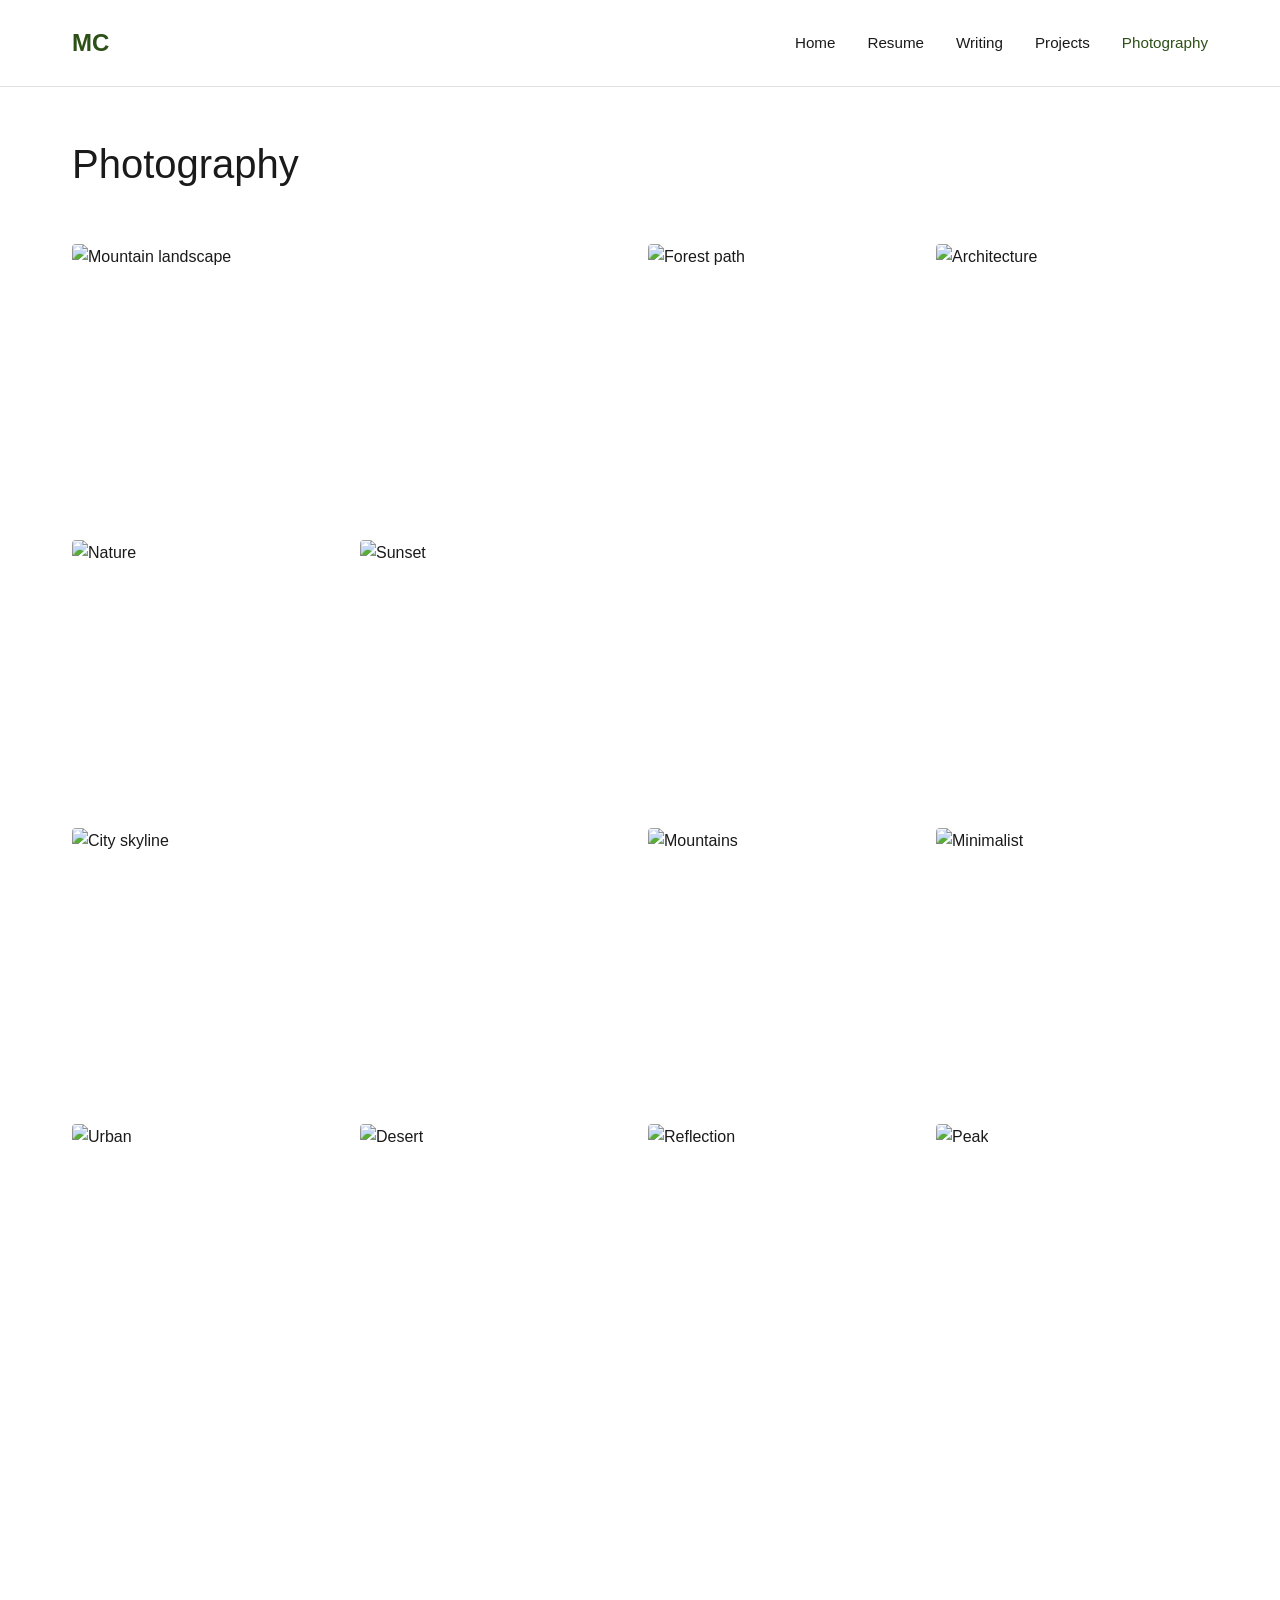
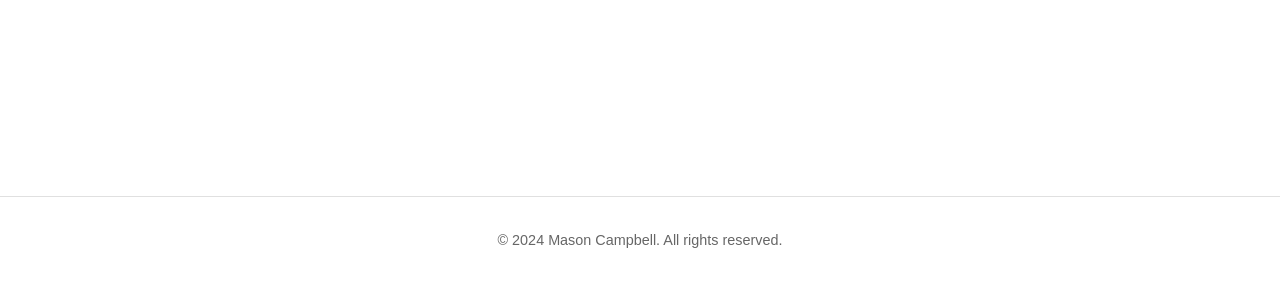
==== photography.html @ a1f70e35 "Create photography.html" ====
<!DOCTYPE html>
<html lang="en">
<head>
    <meta charset="UTF-8">
    <meta name="viewport" content="width=device-width, initial-scale=1.0">
    <title>Mason Campbell - Photography</title>
    <link rel="stylesheet" href="styles.css">
</head>
<body>
    <nav class="navbar">
        <div class="nav-container">
            <a href="index.html" class="nav-logo">MC</a>
            <ul class="nav-menu">
                <li><a href="index.html" class="nav-link">Home</a></li>
                <li><a href="resume.html" class="nav-link">Resume</a></li>
                <li><a href="writing.html" class="nav-link">Writing</a></li>
                <li><a href="projects.html" class="nav-link">Projects</a></li>
                <li><a href="photography.html" class="nav-link active">Photography</a></li>
            </ul>
        </div>
    </nav>

    <main class="main-content">
        <h1 class="page-title">Photography</h1>

        <div class="gallery-grid">
            <div class="gallery-item wide">
                <img src="https://images.unsplash.com/photo-1506905925346-21bda4d32df4?w=800" alt="Mountain landscape">
            </div>
            <div class="gallery-item">
                <img src="https://images.unsplash.com/photo-1441974231531-c6227db76b6e?w=600" alt="Forest path">
            </div>
            <div class="gallery-item tall">
                <img src="https://images.unsplash.com/photo-1511593358241-7eea1f3c84e5?w=600" alt="Architecture">
            </div>
            <div class="gallery-item">
                <img src="https://images.unsplash.com/photo-1470071459604-3b5ec3a7fe05?w=600" alt="Nature">
            </div>
            <div class="gallery-item">
                <img src="https://images.unsplash.com/photo-1469474968028-56623f02e42e?w=600" alt="Sunset">
            </div>
            <div class="gallery-item wide">
                <img src="https://images.unsplash.com/photo-1472214103451-9374bd1c798e?w=800" alt="City skyline">
            </div>
            <div class="gallery-item">
                <img src="https://images.unsplash.com/photo-1426604966848-d7adac402bff?w=600" alt="Mountains">
            </div>
            <div class="gallery-item">
                <img src="https://images.unsplash.com/photo-1501594907352-04cda38ebc29?w=600" alt="Minimalist">
            </div>
            <div class="gallery-item tall">
                <img src="https://images.unsplash.com/photo-1518709268805-4e9042af9f23?w=600" alt="Urban">
            </div>
            <div class="gallery-item">
                <img src="https://images.unsplash.com/photo-1500375592092-40eb2168fd21?w=600" alt="Desert">
            </div>
            <div class="gallery-item">
                <img src="https://images.unsplash.com/photo-1475924156734-496f6cac6ec1?w=600" alt="Reflection">
            </div>
            <div class="gallery-item">
                <img src="https://images.unsplash.com/photo-1464822759023-fed622ff2c3b?w=600" alt="Peak">
            </div>
        </div>
    </main>

    <!-- Lightbox -->
    <div class="lightbox" id="lightbox">
        <button class="lightbox-close" onclick="closeLightbox()">&times;</button>
        <div class="lightbox-content">
            <img id="lightbox-img" src="" alt="">
        </div>
    </div>

    <footer class="footer">
        <p>&copy; 2024 Mason Campbell. All rights reserved.</p>
    </footer>

    <script>
        // Lightbox functionality
        const galleryItems = document.querySelectorAll('.gallery-item img');
        const lightbox = document.getElementById('lightbox');
        const lightboxImg = document.getElementById('lightbox-img');

        galleryItems.forEach(item => {
            item.addEventListener('click', () => {
                lightboxImg.src = item.src;
                lightbox.classList.add('active');
            });
        });

        function closeLightbox() {
            lightbox.classList.remove('active');
        }

        // Close lightbox on background click
        lightbox.addEventListener('click', (e) => {
            if (e.target === lightbox) {
                closeLightbox();
            }
        });

        // Close lightbox with Escape key
        document.addEventListener('keydown', (e) => {
            if (e.key === 'Escape') {
                closeLightbox();
            }
        });
    </script>
</body>
</html>
---- styles.css ----
/* Global Styles */
* {
    margin: 0;
    padding: 0;
    box-sizing: border-box;
}

:root {
    --forest-green: #2d5016;
    --dark-green: #1a3009;
    --light-bg: #ffffff;
    --text-dark: #1a1a1a;
    --text-gray: #666666;
    --border-color: #e0e0e0;
}

body {
    font-family: -apple-system, BlinkMacSystemFont, 'Segoe UI', Roboto, Oxygen, Ubuntu, Cantarell, sans-serif;
    line-height: 1.6;
    color: var(--text-dark);
    background-color: var(--light-bg);
}

/* Navigation */
.navbar {
    position: fixed;
    top: 0;
    width: 100%;
    background-color: var(--light-bg);
    border-bottom: 1px solid var(--border-color);
    z-index: 1000;
}

.nav-container {
    max-width: 1200px;
    margin: 0 auto;
    padding: 1.5rem 2rem;
    display: flex;
    justify-content: space-between;
    align-items: center;
}

.nav-logo {
    font-size: 1.5rem;
    font-weight: 700;
    color: var(--forest-green);
    text-decoration: none;
}

.nav-menu {
    display: flex;
    list-style: none;
    gap: 2rem;
}

.nav-link {
    color: var(--text-dark);
    text-decoration: none;
    font-size: 0.95rem;
    transition: color 0.3s ease;
}

.nav-link:hover,
.nav-link.active {
    color: var(--forest-green);
}

/* Hero Section */
.hero-section {
    min-height: 100vh;
    display: flex;
    align-items: center;
    justify-content: center;
    padding: 2rem;
    margin-top: 80px;
}

.hero-content {
    text-align: center;
    max-width: 800px;
}

.hero-title {
    font-size: 4rem;
    font-weight: 300;
    margin-bottom: 1rem;
    color: var(--text-dark);
}

.hero-subtitle {
    font-size: 1.5rem;
    color: var(--text-gray);
    margin-bottom: 3rem;
    font-weight: 300;
}

.hero-links {
    display: flex;
    gap: 1.5rem;
    justify-content: center;
}

.hero-link {
    padding: 0.75rem 2rem;
    border: 2px solid var(--forest-green);
    color: var(--forest-green);
    text-decoration: none;
    border-radius: 4px;
    transition: all 0.3s ease;
    font-size: 0.95rem;
}

.hero-link:hover {
    background-color: var(--forest-green);
    color: white;
}

/* Main Content Container */
.main-content {
    max-width: 1200px;
    margin: 100px auto 4rem;
    padding: 2rem;
    min-height: calc(100vh - 200px);
}

.page-title {
    font-size: 2.5rem;
    font-weight: 300;
    margin-bottom: 3rem;
    color: var(--text-dark);
}

/* Resume Styles */
.resume-section {
    margin-bottom: 3rem;
}

.resume-section h2 {
    font-size: 1.5rem;
    color: var(--forest-green);
    margin-bottom: 1.5rem;
    font-weight: 500;
}

.resume-item {
    margin-bottom: 2rem;
    padding-bottom: 2rem;
    border-bottom: 1px solid var(--border-color);
}

.resume-item:last-child {
    border-bottom: none;
}

.resume-item h3 {
    font-size: 1.2rem;
    margin-bottom: 0.5rem;
    color: var(--text-dark);
}

.resume-item .meta {
    color: var(--text-gray);
    font-size: 0.9rem;
    margin-bottom: 0.75rem;
}

.resume-item p {
    color: var(--text-dark);
    line-height: 1.7;
}

.skills-grid {
    display: grid;
    grid-template-columns: repeat(auto-fit, minmax(200px, 1fr));
    gap: 1.5rem;
}

.skill-category h3 {
    font-size: 1rem;
    color: var(--forest-green);
    margin-bottom: 0.75rem;
}

.skill-category ul {
    list-style: none;
}

.skill-category li {
    padding: 0.25rem 0;
    color: var(--text-dark);
}

/* Writing (Blog) Styles */
.blog-posts {
    display: flex;
    flex-direction: column;
    gap: 3rem;
}

.blog-post {
    padding-bottom: 3rem;
    border-bottom: 1px solid var(--border-color);
}

.blog-post:last-child {
    border-bottom: none;
}

.blog-post h2 {
    font-size: 1.8rem;
    margin-bottom: 0.5rem;
    color: var(--text-dark);
}

.blog-post h2 a {
    color: var(--text-dark);
    text-decoration: none;
    transition: color 0.3s ease;
}

.blog-post h2 a:hover {
    color: var(--forest-green);
}

.blog-meta {
    color: var(--text-gray);
    font-size: 0.9rem;
    margin-bottom: 1rem;
}

.blog-excerpt {
    color: var(--text-dark);
    line-height: 1.7;
    margin-bottom: 1rem;
}

.read-more {
    color: var(--forest-green);
    text-decoration: none;
    font-weight: 500;
    transition: opacity 0.3s ease;
}

.read-more:hover {
    opacity: 0.7;
}

/* Projects Grid */
.projects-grid {
    display: grid;
    grid-template-columns: repeat(auto-fit, minmax(350px, 1fr));
    gap: 2rem;
}

.project-card {
    border: 1px solid var(--border-color);
    border-radius: 8px;
    overflow: hidden;
    transition: transform 0.3s ease, box-shadow 0.3s ease;
}

.project-card:hover {
    transform: translateY(-5px);
    box-shadow: 0 10px 30px rgba(0,0,0,0.1);
}

.project-image {
    width: 100%;
    height: 250px;
    background-color: #f5f5f5;
    display: flex;
    align-items: center;
    justify-content: center;
    color: var(--text-gray);
    font-size: 0.9rem;
}

.project-content {
    padding: 1.5rem;
}

.project-card h3 {
    font-size: 1.3rem;
    margin-bottom: 0.75rem;
    color: var(--text-dark);
}

.project-description {
    color: var(--text-dark);
    line-height: 1.6;
    margin-bottom: 1rem;
}

.project-tech {
    display: flex;
    flex-wrap: wrap;
    gap: 0.5rem;
    margin-bottom: 1rem;
}

.tech-tag {
    padding: 0.25rem 0.75rem;
    background-color: #f5f5f5;
    border-radius: 4px;
    font-size: 0.85rem;
    color: var(--text-gray);
}

.project-links {
    display: flex;
    gap: 1rem;
}

.project-link {
    color: var(--forest-green);
    text-decoration: none;
    font-weight: 500;
    transition: opacity 0.3s ease;
}

.project-link:hover {
    opacity: 0.7;
}

/* Photography Gallery */
.gallery-grid {
    display: grid;
    grid-template-columns: repeat(auto-fill, minmax(250px, 1fr));
    gap: 1rem;
    margin-bottom: 2rem;
}

.gallery-item {
    position: relative;
    overflow: hidden;
    cursor: pointer;
    border-radius: 4px;
    aspect-ratio: 1;
}

.gallery-item.wide {
    grid-column: span 2;
    aspect-ratio: 2/1;
}

.gallery-item.tall {
    grid-row: span 2;
    aspect-ratio: 1/2;
}

.gallery-item img {
    width: 100%;
    height: 100%;
    object-fit: cover;
    transition: transform 0.3s ease;
}

.gallery-item:hover img {
    transform: scale(1.05);
}

/* Lightbox */
.lightbox {
    display: none;
    position: fixed;
    top: 0;
    left: 0;
    width: 100%;
    height: 100%;
    background-color: rgba(0, 0, 0, 0.95);
    z-index: 2000;
    align-items: center;
    justify-content: center;
}

.lightbox.active {
    display: flex;
}

.lightbox-content {
    position: relative;
    max-width: 90%;
    max-height: 90%;
}

.lightbox-content img {
    max-width: 100%;
    max-height: 90vh;
    object-fit: contain;
}

.lightbox-close {
    position: absolute;
    top: 20px;
    right: 20px;
    font-size: 2rem;
    color: white;
    cursor: pointer;
    background: none;
    border: none;
    padding: 0.5rem;
}

.lightbox-close:hover {
    opacity: 0.7;
}

/* Footer */
.footer {
    text-align: center;
    padding: 2rem;
    border-top: 1px solid var(--border-color);
    color: var(--text-gray);
    font-size: 0.9rem;
}

/* Responsive Design */
@media (max-width: 768px) {
    .nav-menu {
        gap: 1rem;
        flex-wrap: wrap;
    }
    
    .hero-title {
        font-size: 2.5rem;
    }
    
    .hero-subtitle {
        font-size: 1.2rem;
    }
    
    .hero-links {
        flex-direction: column;
        align-items: center;
    }
    
    .projects-grid {
        grid-template-columns: 1fr;
    }
    
    .gallery-grid {
        grid-template-columns: repeat(auto-fill, minmax(150px, 1fr));
    }
    
    .gallery-item.wide,
    .gallery-item.tall {
        grid-column: span 1;
        grid-row: span 1;
        aspect-ratio: 1;
    }
}
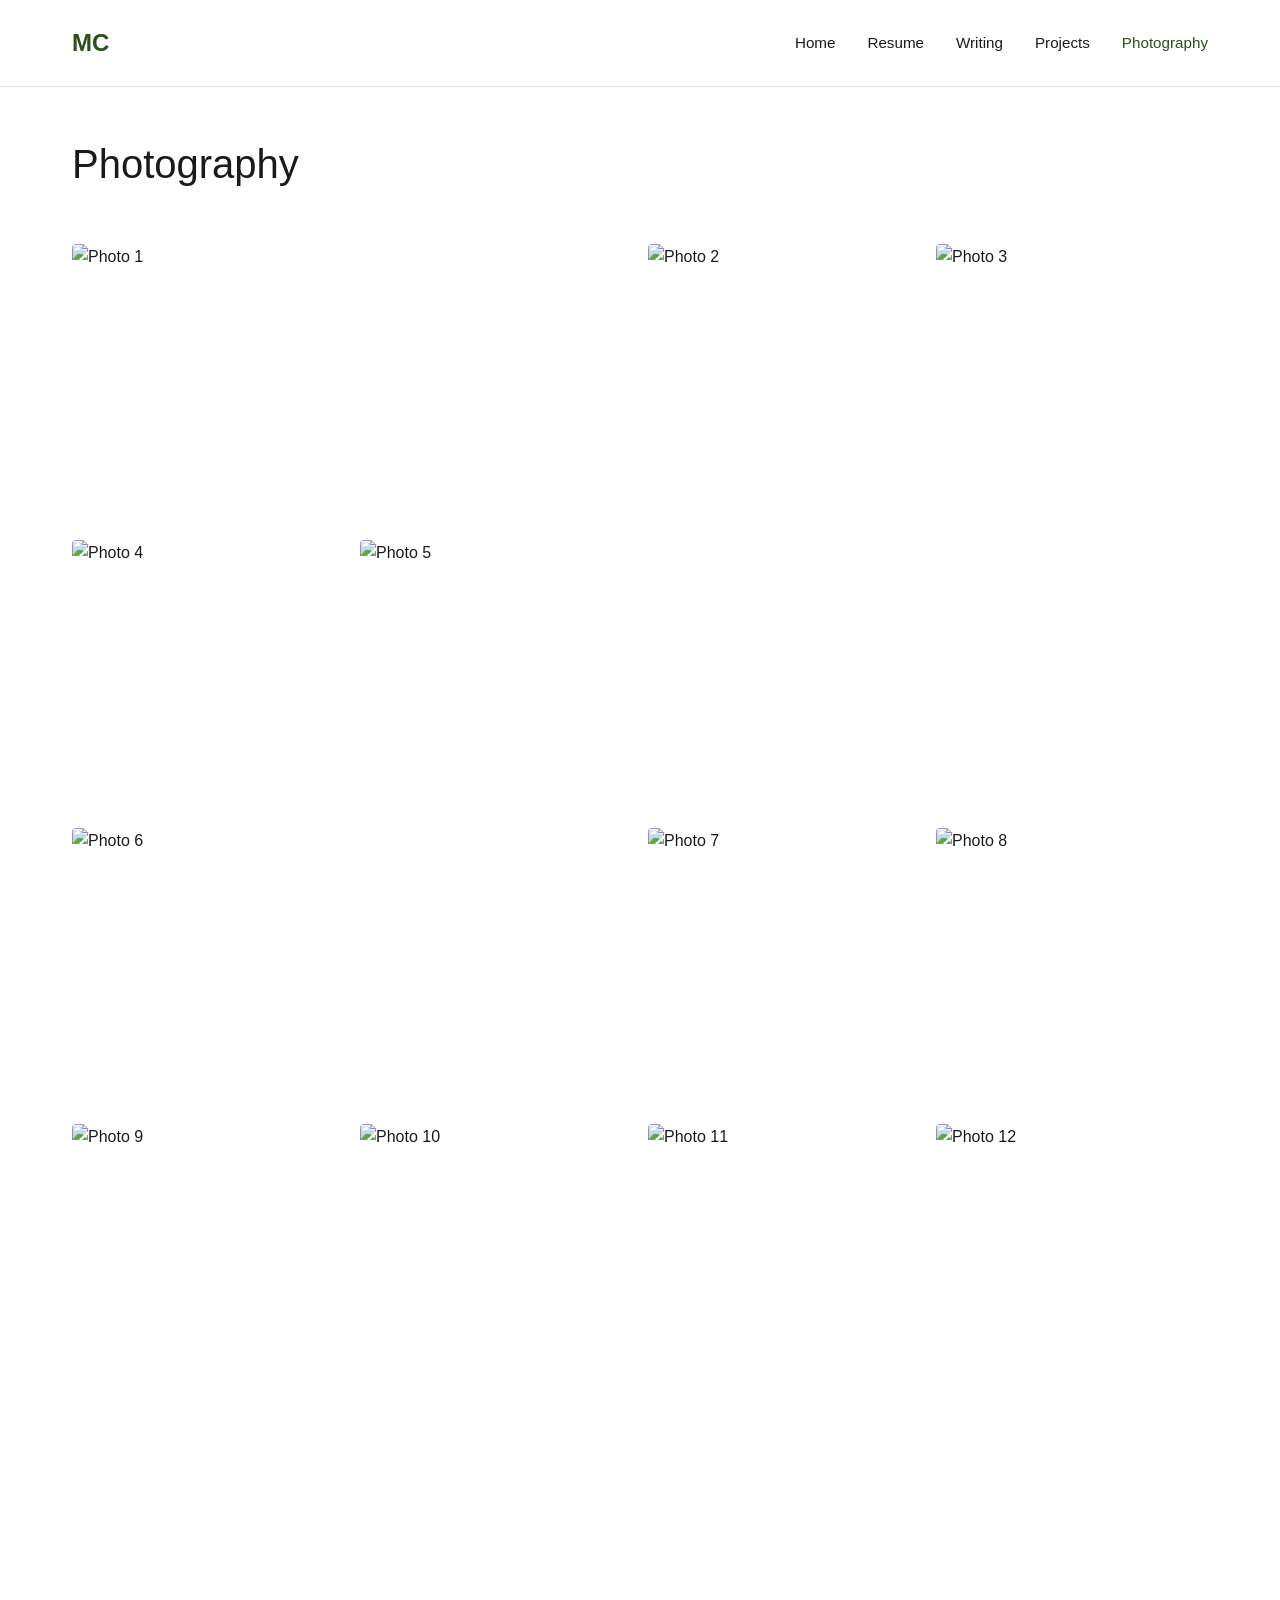
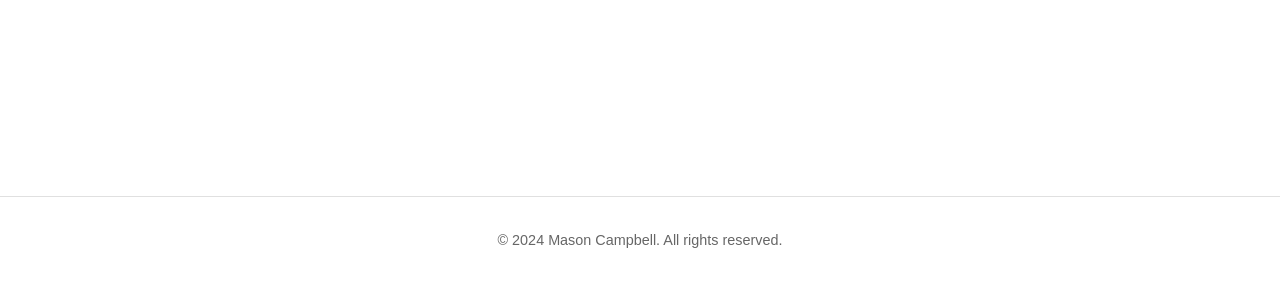
==== commit 41b2436f: "Replace external image links with local images" ====
--- a/photography.html
+++ b/photography.html
@@ -25,40 +25,40 @@
 
         <div class="gallery-grid">
             <div class="gallery-item wide">
-                <img src="https://images.unsplash.com/photo-1506905925346-21bda4d32df4?w=800" alt="Mountain landscape">
+                <img src="Images/Jpg.1" alt="Photo 1">
             </div>
             <div class="gallery-item">
-                <img src="https://images.unsplash.com/photo-1441974231531-c6227db76b6e?w=600" alt="Forest path">
+                <img src="Images/Jpg.2" alt="Photo 2">
             </div>
             <div class="gallery-item tall">
-                <img src="https://images.unsplash.com/photo-1511593358241-7eea1f3c84e5?w=600" alt="Architecture">
+                <img src="Images/Jpg.3" alt="Photo 3">
             </div>
             <div class="gallery-item">
-                <img src="https://images.unsplash.com/photo-1470071459604-3b5ec3a7fe05?w=600" alt="Nature">
+                <img src="Images/Jpg.4" alt="Photo 4">
             </div>
             <div class="gallery-item">
-                <img src="https://images.unsplash.com/photo-1469474968028-56623f02e42e?w=600" alt="Sunset">
+                <img src="Images/Jpg.5" alt="Photo 5">
             </div>
             <div class="gallery-item wide">
-                <img src="https://images.unsplash.com/photo-1472214103451-9374bd1c798e?w=800" alt="City skyline">
+                <img src="Images/Jpg.6" alt="Photo 6">
             </div>
             <div class="gallery-item">
-                <img src="https://images.unsplash.com/photo-1426604966848-d7adac402bff?w=600" alt="Mountains">
+                <img src="Images/Jpg.7" alt="Photo 7">
             </div>
             <div class="gallery-item">
-                <img src="https://images.unsplash.com/photo-1501594907352-04cda38ebc29?w=600" alt="Minimalist">
+                <img src="Images/Jpg.8" alt="Photo 8">
             </div>
             <div class="gallery-item tall">
-                <img src="https://images.unsplash.com/photo-1518709268805-4e9042af9f23?w=600" alt="Urban">
+                <img src="Images/Jpg.9" alt="Photo 9">
             </div>
             <div class="gallery-item">
-                <img src="https://images.unsplash.com/photo-1500375592092-40eb2168fd21?w=600" alt="Desert">
+                <img src="Images/Jpg.10" alt="Photo 10">
             </div>
             <div class="gallery-item">
-                <img src="https://images.unsplash.com/photo-1475924156734-496f6cac6ec1?w=600" alt="Reflection">
+                <img src="Images/Jpg.11" alt="Photo 11">
             </div>
             <div class="gallery-item">
-                <img src="https://images.unsplash.com/photo-1464822759023-fed622ff2c3b?w=600" alt="Peak">
+                <img src="Images/Jpg.12" alt="Photo 12">
             </div>
         </div>
     </main>
--- a/styles.css
+++ b/styles.css
@@ -65,54 +65,97 @@
     color: var(--forest-green);
 }
 
-/* Hero Section */
-.hero-section {
-    min-height: 100vh;
+/* Hero Section with Background Image */
+.hero-image-section {
+    height: 100vh;
+    background-image: url('images/hero-image.jpg');
+    background-size: cover;
+    background-position: center;
+    background-attachment: fixed;
+    position: relative;
+    margin-top: 80px;
+}
+
+.hero-overlay {
+    height: 100%;
+    background-color: rgba(0, 0, 0, 0.4);
     display: flex;
     align-items: center;
     justify-content: center;
-    padding: 2rem;
-    margin-top: 80px;
 }
 
 .hero-content {
     text-align: center;
     max-width: 800px;
+    padding: 2rem;
 }
 
 .hero-title {
     font-size: 4rem;
     font-weight: 300;
     margin-bottom: 1rem;
-    color: var(--text-dark);
+    color: white;
+    text-shadow: 2px 2px 4px rgba(0,0,0,0.5);
 }
 
 .hero-subtitle {
     font-size: 1.5rem;
+    color: white;
+    font-weight: 300;
+    text-shadow: 1px 1px 3px rgba(0,0,0,0.5);
+}
+
+/* Preview Sections */
+.preview-sections {
+    width: 100%;
+}
+
+.preview-section {
+    padding: 5rem 2rem;
+    display: flex;
+    justify-content: center;
+    align-items: center;
+    min-height: 60vh;
+}
+
+.preview-section.alt-bg {
+    background-color: #f9f9f9;
+}
+
+.preview-content {
+    max-width: 800px;
+    text-align: center;
+}
+
+.preview-content h2 {
+    font-size: 2.5rem;
+    font-weight: 300;
+    margin-bottom: 1.5rem;
+    color: var(--text-dark);
+}
+
+.preview-content p {
+    font-size: 1.1rem;
+    line-height: 1.8;
     color: var(--text-gray);
-    margin-bottom: 3rem;
-    font-weight: 300;
-}
-
-.hero-links {
-    display: flex;
-    gap: 1.5rem;
-    justify-content: center;
-}
-
-.hero-link {
-    padding: 0.75rem 2rem;
-    border: 2px solid var(--forest-green);
-    color: var(--forest-green);
+    margin-bottom: 2rem;
+}
+
+.preview-button {
+    display: inline-block;
+    padding: 1rem 2.5rem;
+    background-color: var(--forest-green);
+    color: white;
     text-decoration: none;
     border-radius: 4px;
+    font-size: 1rem;
     transition: all 0.3s ease;
-    font-size: 0.95rem;
-}
-
-.hero-link:hover {
-    background-color: var(--forest-green);
-    color: white;
+}
+
+.preview-button:hover {
+    background-color: var(--dark-green);
+    transform: translateY(-2px);
+    box-shadow: 0 4px 12px rgba(45, 80, 22, 0.3);
 }
 
 /* Main Content Container */
@@ -429,9 +472,21 @@
         font-size: 1.2rem;
     }
     
-    .hero-links {
-        flex-direction: column;
-        align-items: center;
+    .hero-image-section {
+        background-attachment: scroll;
+    }
+    
+    .preview-section {
+        padding: 3rem 1.5rem;
+        min-height: auto;
+    }
+    
+    .preview-content h2 {
+        font-size: 2rem;
+    }
+    
+    .preview-content p {
+        font-size: 1rem;
     }
     
     .projects-grid {
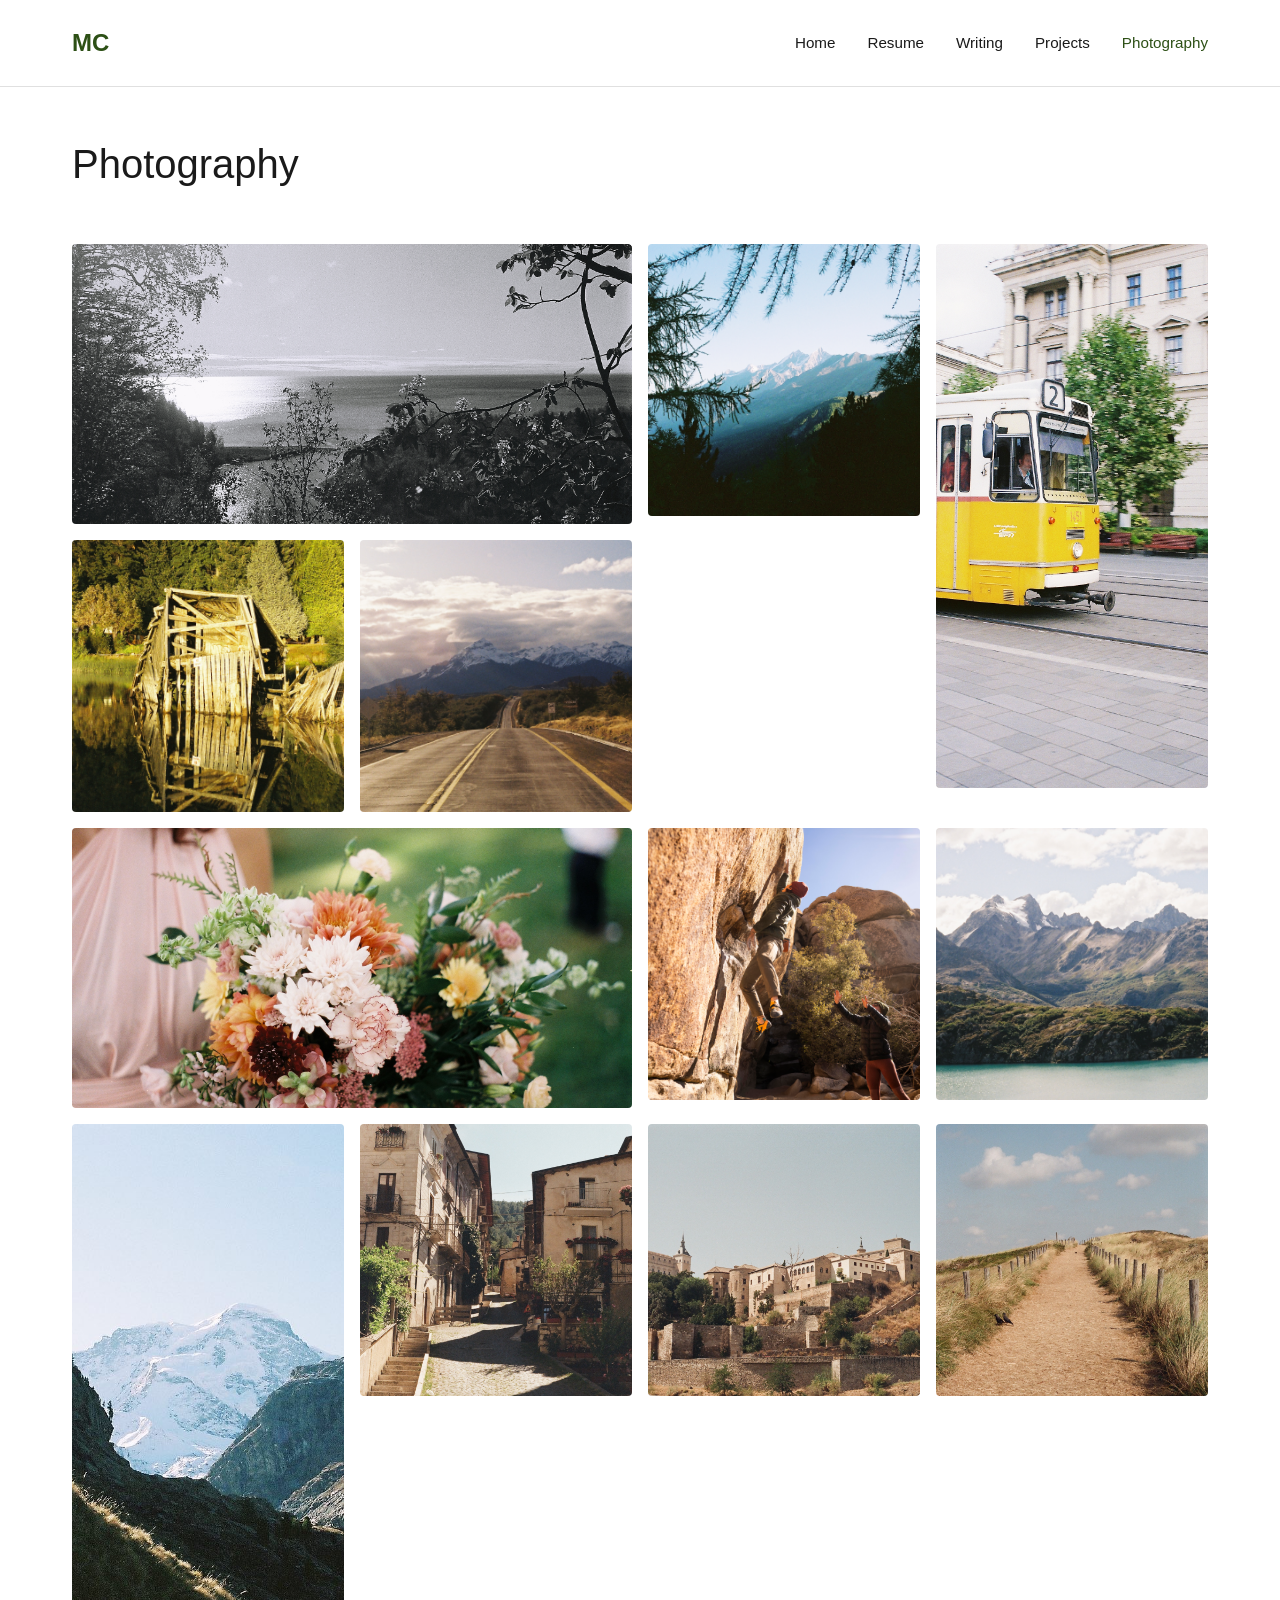
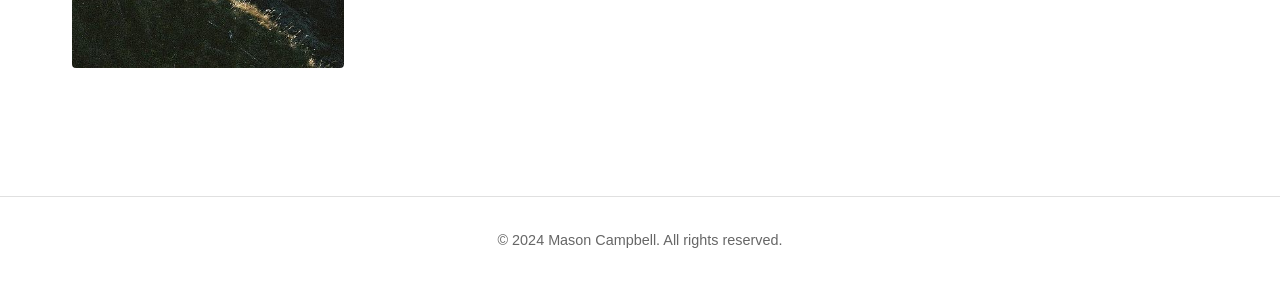
==== commit 777b1b37: "Fix image paths in photography.html" ====
--- a/photography.html
+++ b/photography.html
@@ -25,40 +25,40 @@
 
         <div class="gallery-grid">
             <div class="gallery-item wide">
-                <img src="Images/Jpg.1" alt="Photo 1">
+                <img src="images/1.JPG" alt="Photo 1">
             </div>
             <div class="gallery-item">
-                <img src="Images/Jpg.2" alt="Photo 2">
+                <img src="images/3.JPG" alt="Photo 3">
             </div>
             <div class="gallery-item tall">
-                <img src="Images/Jpg.3" alt="Photo 3">
+                <img src="images/4.JPG" alt="Photo 4">
             </div>
             <div class="gallery-item">
-                <img src="Images/Jpg.4" alt="Photo 4">
+                <img src="images/5.JPG" alt="Photo 5">
             </div>
             <div class="gallery-item">
-                <img src="Images/Jpg.5" alt="Photo 5">
+                <img src="images/6.JPG" alt="Photo 6">
             </div>
             <div class="gallery-item wide">
-                <img src="Images/Jpg.6" alt="Photo 6">
+                <img src="images/7.JPG" alt="Photo 7">
             </div>
             <div class="gallery-item">
-                <img src="Images/Jpg.7" alt="Photo 7">
+                <img src="images/8.JPG" alt="Photo 8">
             </div>
             <div class="gallery-item">
-                <img src="Images/Jpg.8" alt="Photo 8">
+                <img src="images/9.JPG" alt="Photo 9">
             </div>
             <div class="gallery-item tall">
-                <img src="Images/Jpg.9" alt="Photo 9">
+                <img src="images/10.jpg" alt="Photo 10">
             </div>
             <div class="gallery-item">
-                <img src="Images/Jpg.10" alt="Photo 10">
+                <img src="images/11.jpg" alt="Photo 11">
             </div>
             <div class="gallery-item">
-                <img src="Images/Jpg.11" alt="Photo 11">
+                <img src="images/12.jpg" alt="Photo 12">
             </div>
             <div class="gallery-item">
-                <img src="Images/Jpg.12" alt="Photo 12">
+                <img src="images/13.jpg" alt="Photo 13">
             </div>
         </div>
     </main>
--- a/styles.css
+++ b/styles.css
@@ -68,7 +68,7 @@
 /* Hero Section with Background Image */
 .hero-image-section {
     height: 100vh;
-    background-image: url('images/hero-image.jpg');
+    background-image: url('images/2.jpg');
     background-size: cover;
     background-position: center;
     background-attachment: fixed;
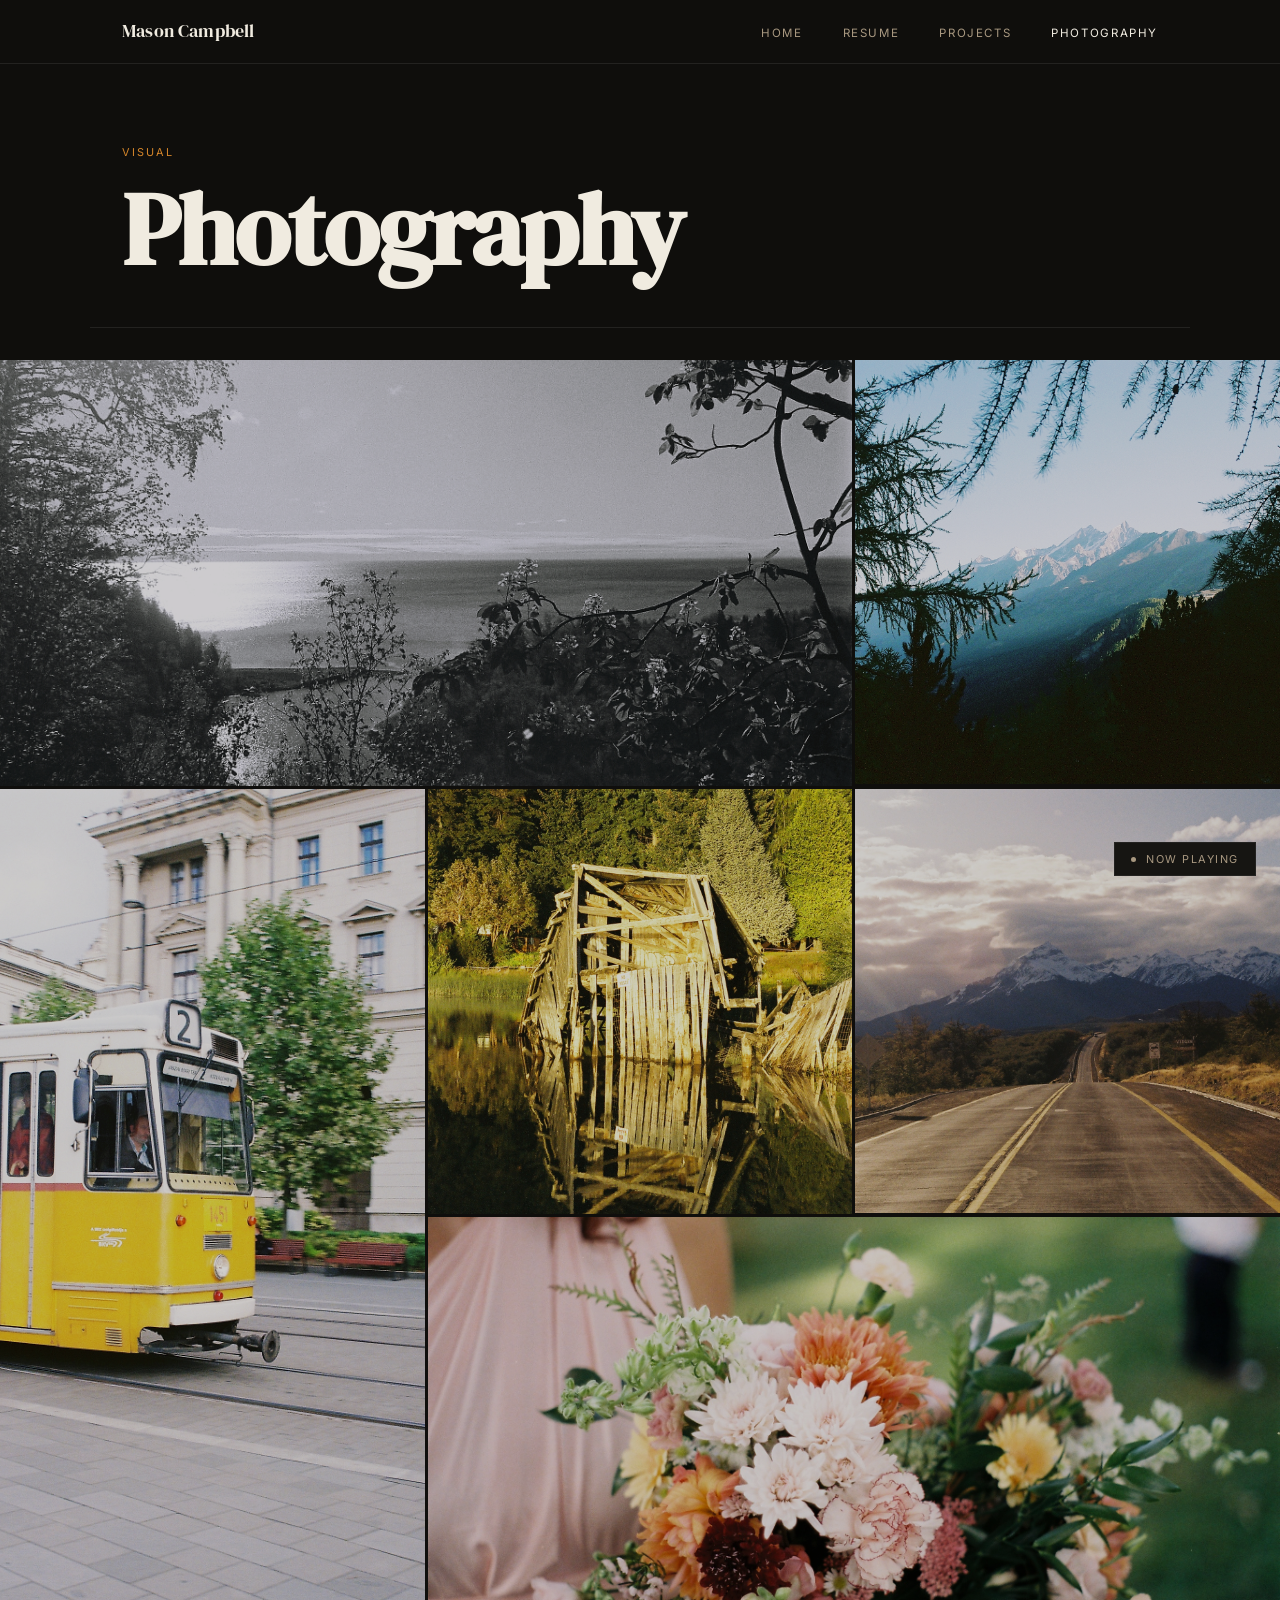
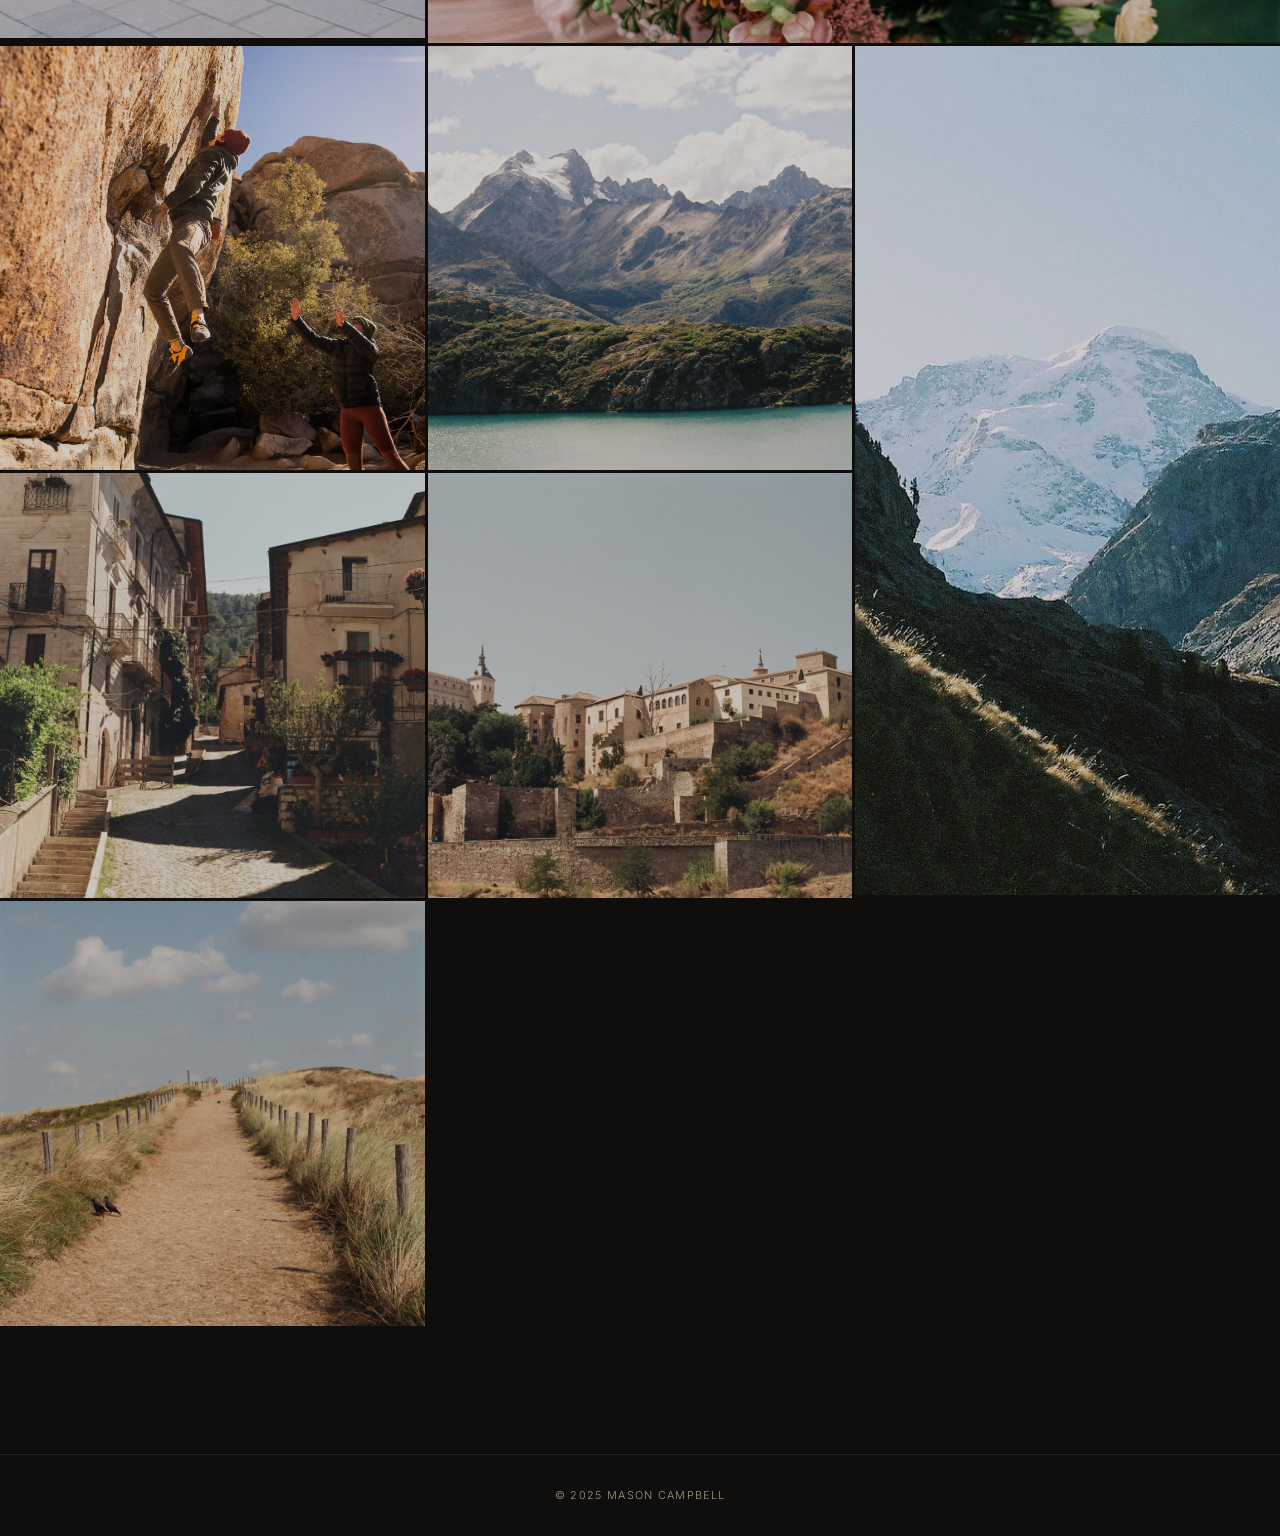
==== commit dfa51e4e: "Revamp site with dark editorial design and add Eventiiv project - Full visual overhaul: dark theme, " ====
--- a/photography.html
+++ b/photography.html
@@ -3,65 +3,68 @@
 <head>
     <meta charset="UTF-8">
     <meta name="viewport" content="width=device-width, initial-scale=1.0">
-    <title>Mason Campbell - Photography</title>
+    <title>Mason Campbell — Photography</title>
     <link rel="stylesheet" href="styles.css">
 </head>
 <body>
+
     <nav class="navbar">
         <div class="nav-container">
-            <a href="index.html" class="nav-logo">MC</a>
+            <a href="index.html" class="nav-logo">Mason Campbell</a>
             <ul class="nav-menu">
                 <li><a href="index.html" class="nav-link">Home</a></li>
                 <li><a href="resume.html" class="nav-link">Resume</a></li>
-                <li><a href="writing.html" class="nav-link">Writing</a></li>
                 <li><a href="projects.html" class="nav-link">Projects</a></li>
                 <li><a href="photography.html" class="nav-link active">Photography</a></li>
             </ul>
         </div>
     </nav>
 
-    <main class="main-content">
+    <div class="page-header">
+        <p class="page-eyebrow">Visual</p>
         <h1 class="page-title">Photography</h1>
+    </div>
 
+    <div class="page-body" style="padding-top: 2rem; padding-left: 0; padding-right: 0; max-width: 100%;">
         <div class="gallery-grid">
             <div class="gallery-item wide">
-                <img src="images/1.JPG" alt="Photo 1">
+                <img src="images/1.JPG" alt="Photo">
             </div>
             <div class="gallery-item">
-                <img src="images/3.JPG" alt="Photo 3">
+                <img src="images/3.JPG" alt="Photo">
             </div>
             <div class="gallery-item tall">
-                <img src="images/4.JPG" alt="Photo 4">
+                <img src="images/4.JPG" alt="Photo">
             </div>
             <div class="gallery-item">
-                <img src="images/5.JPG" alt="Photo 5">
+                <img src="images/5.JPG" alt="Photo">
             </div>
             <div class="gallery-item">
-                <img src="images/6.JPG" alt="Photo 6">
+                <img src="images/6.JPG" alt="Photo">
             </div>
             <div class="gallery-item wide">
-                <img src="images/7.JPG" alt="Photo 7">
+                <img src="images/7.JPG" alt="Photo">
             </div>
             <div class="gallery-item">
-                <img src="images/8.JPG" alt="Photo 8">
+                <img src="images/8.JPG" alt="Photo">
             </div>
             <div class="gallery-item">
-                <img src="images/9.JPG" alt="Photo 9">
+                <img src="images/9.JPG" alt="Photo">
             </div>
             <div class="gallery-item tall">
-                <img src="images/10.jpg" alt="Photo 10">
+                <img src="images/10.jpg" alt="Photo">
             </div>
             <div class="gallery-item">
-                <img src="images/11.jpg" alt="Photo 11">
+                <img src="images/11.jpg" alt="Photo">
             </div>
             <div class="gallery-item">
-                <img src="images/12.jpg" alt="Photo 12">
+                <img src="images/12.jpg" alt="Photo">
             </div>
             <div class="gallery-item">
-                <img src="images/13.jpg" alt="Photo 13">
+                <img src="images/13.jpg" alt="Photo">
             </div>
         </div>
-    </main>
+    </div>
 
     <!-- Lightbox -->
     <div class="lightbox" id="lightbox">
@@ -72,11 +75,30 @@
     </div>
 
     <footer class="footer">
-        <p>&copy; 2024 Mason Campbell. All rights reserved.</p>
+        <p>&copy; 2025 Mason Campbell</p>
     </footer>
 
+    <!-- Spotify Widget -->
+    <div class="spotify-widget">
+        <button class="spotify-toggle" onclick="toggleSpotify()" aria-label="Toggle music player">
+            <span class="spotify-dot"></span>
+            <span>Now Playing</span>
+        </button>
+        <div class="spotify-embed" id="spotifyEmbed">
+            <iframe
+                src="https://open.spotify.com/embed/playlist/1gNgru36DnhHGredw99iIs?utm_source=generator&theme=0"
+                width="300"
+                height="80"
+                frameborder="0"
+                allowfullscreen=""
+                allow="autoplay; clipboard-write; encrypted-media; fullscreen; picture-in-picture"
+                loading="lazy">
+            </iframe>
+        </div>
+    </div>
+
     <script>
-        // Lightbox functionality
+        // Lightbox
         const galleryItems = document.querySelectorAll('.gallery-item img');
         const lightbox = document.getElementById('lightbox');
         const lightboxImg = document.getElementById('lightbox-img');
@@ -92,19 +114,22 @@
             lightbox.classList.remove('active');
         }
 
-        // Close lightbox on background click
         lightbox.addEventListener('click', (e) => {
-            if (e.target === lightbox) {
-                closeLightbox();
-            }
+            if (e.target === lightbox) closeLightbox();
         });
 
-        // Close lightbox with Escape key
         document.addEventListener('keydown', (e) => {
-            if (e.key === 'Escape') {
-                closeLightbox();
-            }
+            if (e.key === 'Escape') closeLightbox();
         });
+
+        // Spotify
+        function toggleSpotify() {
+            const btn = document.querySelector('.spotify-toggle');
+            const embed = document.getElementById('spotifyEmbed');
+            embed.classList.toggle('open');
+            btn.classList.toggle('playing');
+        }
     </script>
+
 </body>
 </html>
--- a/styles.css
+++ b/styles.css
@@ -1,4 +1,5 @@
-/* Global Styles */
+@import url('https://fonts.googleapis.com/css2?family=DM+Serif+Display:ital@0;1&family=Inter:wght@300;400;500&display=swap');
+
 * {
     margin: 0;
     padding: 0;
@@ -6,379 +7,436 @@
 }
 
 :root {
-    --forest-green: #2d5016;
-    --dark-green: #1a3009;
-    --light-bg: #ffffff;
-    --text-dark: #1a1a1a;
-    --text-gray: #666666;
-    --border-color: #e0e0e0;
+    --bg: #0f0e0c;
+    --bg-surface: #161512;
+    --text: #f0ebe0;
+    --text-muted: #a89880;
+    --accent: #d4852a;
+    --border: #232220;
+    --nav-height: 64px;
 }
 
 body {
-    font-family: -apple-system, BlinkMacSystemFont, 'Segoe UI', Roboto, Oxygen, Ubuntu, Cantarell, sans-serif;
+    font-family: 'Inter', -apple-system, BlinkMacSystemFont, sans-serif;
+    background-color: var(--bg);
+    color: var(--text);
     line-height: 1.6;
-    color: var(--text-dark);
-    background-color: var(--light-bg);
-}
-
-/* Navigation */
+    font-weight: 300;
+    -webkit-font-smoothing: antialiased;
+}
+
+/* ===== NAVIGATION ===== */
 .navbar {
     position: fixed;
     top: 0;
     width: 100%;
-    background-color: var(--light-bg);
-    border-bottom: 1px solid var(--border-color);
-    z-index: 1000;
+    background-color: var(--bg);
+    border-bottom: 1px solid var(--border);
+    z-index: 100;
+    height: var(--nav-height);
 }
 
 .nav-container {
-    max-width: 1200px;
+    max-width: 1100px;
     margin: 0 auto;
-    padding: 1.5rem 2rem;
+    padding: 0 2rem;
+    height: 100%;
     display: flex;
     justify-content: space-between;
     align-items: center;
 }
 
 .nav-logo {
-    font-size: 1.5rem;
-    font-weight: 700;
-    color: var(--forest-green);
+    font-family: 'DM Serif Display', serif;
+    font-size: 1.1rem;
+    color: var(--text);
     text-decoration: none;
+    letter-spacing: 0.01em;
 }
 
 .nav-menu {
     display: flex;
     list-style: none;
-    gap: 2rem;
+    gap: 2.5rem;
 }
 
 .nav-link {
-    color: var(--text-dark);
+    font-size: 0.72rem;
+    font-weight: 400;
+    letter-spacing: 0.14em;
+    text-transform: uppercase;
+    color: var(--text-muted);
     text-decoration: none;
-    font-size: 0.95rem;
-    transition: color 0.3s ease;
+    transition: color 0.2s;
 }
 
 .nav-link:hover,
 .nav-link.active {
-    color: var(--forest-green);
-}
-
-/* Hero Section with Background Image */
-.hero-image-section {
-    height: 100vh;
-    background-image: url('images/2.jpg');
-    background-size: cover;
-    background-position: center;
-    background-attachment: fixed;
-    position: relative;
-    margin-top: 80px;
-}
-
-.hero-overlay {
-    height: 100%;
-    background-color: rgba(0, 0, 0, 0.4);
+    color: var(--text);
+}
+
+/* ===== HERO ===== */
+.hero {
+    min-height: 100vh;
+    padding-top: var(--nav-height);
+    display: flex;
+    flex-direction: column;
+    justify-content: center;
+    max-width: 1100px;
+    margin: 0 auto;
+    padding-left: 2rem;
+    padding-right: 2rem;
+}
+
+.hero-eyebrow {
+    font-size: 0.72rem;
+    letter-spacing: 0.18em;
+    text-transform: uppercase;
+    color: var(--accent);
+    margin-bottom: 2rem;
+    font-weight: 400;
+}
+
+.hero-name {
+    font-family: 'DM Serif Display', serif;
+    font-size: clamp(5rem, 12vw, 11rem);
+    line-height: 0.9;
+    color: var(--text);
+    margin-bottom: 2.5rem;
+    letter-spacing: -0.02em;
+}
+
+.hero-rule {
+    width: 48px;
+    height: 2px;
+    background-color: var(--accent);
+    margin-bottom: 2rem;
+    border: none;
+}
+
+.hero-tagline {
+    font-size: 1rem;
+    color: var(--text-muted);
+    max-width: 440px;
+    line-height: 1.8;
+    font-weight: 300;
+}
+
+/* ===== SECTION ROWS (homepage) ===== */
+.section-list {
+    border-top: 1px solid var(--border);
+    max-width: 1100px;
+    margin: 0 auto;
+    padding: 0 2rem;
+}
+
+.section-row {
     display: flex;
     align-items: center;
-    justify-content: center;
-}
-
-.hero-content {
-    text-align: center;
-    max-width: 800px;
-    padding: 2rem;
-}
-
-.hero-title {
-    font-size: 4rem;
-    font-weight: 300;
-    margin-bottom: 1rem;
-    color: white;
-    text-shadow: 2px 2px 4px rgba(0,0,0,0.5);
-}
-
-.hero-subtitle {
-    font-size: 1.5rem;
-    color: white;
-    font-weight: 300;
-    text-shadow: 1px 1px 3px rgba(0,0,0,0.5);
-}
-
-/* Preview Sections */
-.preview-sections {
-    width: 100%;
-}
-
-.preview-section {
-    padding: 5rem 2rem;
-    display: flex;
-    justify-content: center;
-    align-items: center;
-    min-height: 60vh;
-}
-
-.preview-section.alt-bg {
-    background-color: #f9f9f9;
-}
-
-.preview-content {
-    max-width: 800px;
-    text-align: center;
-}
-
-.preview-content h2 {
-    font-size: 2.5rem;
-    font-weight: 300;
-    margin-bottom: 1.5rem;
-    color: var(--text-dark);
-}
-
-.preview-content p {
-    font-size: 1.1rem;
-    line-height: 1.8;
-    color: var(--text-gray);
-    margin-bottom: 2rem;
-}
-
-.preview-button {
-    display: inline-block;
-    padding: 1rem 2.5rem;
-    background-color: var(--forest-green);
-    color: white;
+    padding: 3.5rem 0;
+    border-bottom: 1px solid var(--border);
     text-decoration: none;
-    border-radius: 4px;
-    font-size: 1rem;
-    transition: all 0.3s ease;
-}
-
-.preview-button:hover {
-    background-color: var(--dark-green);
-    transform: translateY(-2px);
-    box-shadow: 0 4px 12px rgba(45, 80, 22, 0.3);
-}
-
-/* Main Content Container */
-.main-content {
-    max-width: 1200px;
-    margin: 100px auto 4rem;
-    padding: 2rem;
-    min-height: calc(100vh - 200px);
+    gap: 2rem;
+}
+
+.section-row:hover .section-title {
+    color: var(--accent);
+}
+
+.section-row:hover .section-arrow {
+    transform: translateX(8px);
+    color: var(--accent);
+}
+
+.section-number {
+    font-size: 0.68rem;
+    color: var(--text-muted);
+    letter-spacing: 0.12em;
+    width: 24px;
+    flex-shrink: 0;
+    font-weight: 400;
+}
+
+.section-title {
+    font-family: 'DM Serif Display', serif;
+    font-size: clamp(2.2rem, 5vw, 4rem);
+    color: var(--text);
+    flex-grow: 1;
+    transition: color 0.2s;
+    line-height: 1;
+}
+
+.section-desc {
+    max-width: 300px;
+    font-size: 0.83rem;
+    color: var(--text-muted);
+    line-height: 1.65;
+    flex-shrink: 0;
+}
+
+.section-arrow {
+    font-size: 1.2rem;
+    color: var(--text-muted);
+    transition: all 0.2s;
+    flex-shrink: 0;
+    margin-left: 0.5rem;
+}
+
+/* ===== INNER PAGE HEADER ===== */
+.page-header {
+    padding-top: calc(var(--nav-height) + 5rem);
+    padding-bottom: 3rem;
+    border-bottom: 1px solid var(--border);
+    max-width: 1100px;
+    margin: 0 auto;
+    padding-left: 2rem;
+    padding-right: 2rem;
+}
+
+.page-eyebrow {
+    font-size: 0.68rem;
+    letter-spacing: 0.18em;
+    text-transform: uppercase;
+    color: var(--accent);
+    margin-bottom: 1.25rem;
+    font-weight: 400;
 }
 
 .page-title {
-    font-size: 2.5rem;
-    font-weight: 300;
-    margin-bottom: 3rem;
-    color: var(--text-dark);
-}
-
-/* Resume Styles */
-.resume-section {
-    margin-bottom: 3rem;
-}
-
-.resume-section h2 {
-    font-size: 1.5rem;
-    color: var(--forest-green);
-    margin-bottom: 1.5rem;
+    font-family: 'DM Serif Display', serif;
+    font-size: clamp(3rem, 8vw, 6.5rem);
+    color: var(--text);
+    line-height: 0.95;
+    letter-spacing: -0.02em;
+}
+
+.page-body {
+    max-width: 1100px;
+    margin: 0 auto;
+    padding: 4rem 2rem 8rem;
+}
+
+/* ===== RESUME ===== */
+.resume-summary {
+    max-width: 700px;
+    font-size: 1.05rem;
+    line-height: 1.85;
+    color: var(--text-muted);
+    margin-bottom: 4.5rem;
+    font-family: 'DM Serif Display', serif;
+    font-style: italic;
+}
+
+.resume-block {
+    margin-bottom: 4rem;
+}
+
+.resume-block-label {
+    font-size: 0.65rem;
+    letter-spacing: 0.2em;
+    text-transform: uppercase;
+    color: var(--accent);
     font-weight: 500;
+    padding-bottom: 0.85rem;
+    border-bottom: 1px solid var(--border);
+    margin-bottom: 0.5rem;
 }
 
 .resume-item {
-    margin-bottom: 2rem;
-    padding-bottom: 2rem;
-    border-bottom: 1px solid var(--border-color);
+    display: grid;
+    grid-template-columns: 210px 1fr;
+    gap: 3rem;
+    padding: 2.5rem 0;
+    border-bottom: 1px solid var(--border);
 }
 
 .resume-item:last-child {
     border-bottom: none;
 }
 
-.resume-item h3 {
-    font-size: 1.2rem;
-    margin-bottom: 0.5rem;
-    color: var(--text-dark);
-}
-
-.resume-item .meta {
-    color: var(--text-gray);
-    font-size: 0.9rem;
-    margin-bottom: 0.75rem;
-}
-
-.resume-item p {
-    color: var(--text-dark);
+.resume-meta {
+    padding-top: 0.15rem;
+}
+
+.resume-meta h3 {
+    font-size: 0.88rem;
+    font-weight: 500;
+    color: var(--text);
+    margin-bottom: 0.4rem;
+    line-height: 1.45;
+}
+
+.resume-company {
+    font-size: 0.78rem;
+    color: var(--accent);
+    margin-bottom: 0.35rem;
+    font-weight: 400;
+}
+
+.resume-dates {
+    font-size: 0.7rem;
+    color: var(--text-muted);
+    letter-spacing: 0.06em;
+}
+
+.resume-bullets {
+    list-style: none;
+    display: flex;
+    flex-direction: column;
+    gap: 0.7rem;
+    padding-top: 0.1rem;
+}
+
+.resume-bullets li {
+    font-size: 0.875rem;
+    color: var(--text-muted);
     line-height: 1.7;
-}
-
-.skills-grid {
+    padding-left: 1.25rem;
+    position: relative;
+}
+
+.resume-bullets li::before {
+    content: '—';
+    position: absolute;
+    left: 0;
+    color: var(--border);
+    font-size: 0.8rem;
+    top: 0.08rem;
+}
+
+.skills-wrap {
+    display: flex;
+    flex-wrap: wrap;
+    gap: 0.6rem;
+    padding-top: 2rem;
+}
+
+.skill-tag {
+    font-size: 0.72rem;
+    color: var(--text-muted);
+    border: 1px solid var(--border);
+    padding: 0.4rem 0.9rem;
+    letter-spacing: 0.05em;
+    transition: all 0.2s;
+}
+
+.skill-tag:hover {
+    color: var(--text);
+    border-color: var(--accent);
+}
+
+/* ===== PROJECTS ===== */
+.projects-list {
+    display: flex;
+    flex-direction: column;
+}
+
+.project-item {
     display: grid;
-    grid-template-columns: repeat(auto-fit, minmax(200px, 1fr));
-    gap: 1.5rem;
-}
-
-.skill-category h3 {
-    font-size: 1rem;
-    color: var(--forest-green);
-    margin-bottom: 0.75rem;
-}
-
-.skill-category ul {
-    list-style: none;
-}
-
-.skill-category li {
-    padding: 0.25rem 0;
-    color: var(--text-dark);
-}
-
-/* Writing (Blog) Styles */
-.blog-posts {
-    display: flex;
-    flex-direction: column;
+    grid-template-columns: 1fr 160px;
     gap: 3rem;
-}
-
-.blog-post {
-    padding-bottom: 3rem;
-    border-bottom: 1px solid var(--border-color);
-}
-
-.blog-post:last-child {
-    border-bottom: none;
-}
-
-.blog-post h2 {
-    font-size: 1.8rem;
-    margin-bottom: 0.5rem;
-    color: var(--text-dark);
-}
-
-.blog-post h2 a {
-    color: var(--text-dark);
+    padding: 4rem 0;
+    border-bottom: 1px solid var(--border);
+    align-items: start;
+}
+
+.project-tagline {
+    font-family: 'DM Serif Display', serif;
+    font-style: italic;
+    font-size: 1.05rem;
+    color: var(--accent);
+    margin-bottom: 1rem;
+    margin-top: -0.5rem;
+}
+
+.project-num {
+    font-size: 0.65rem;
+    color: var(--text-muted);
+    letter-spacing: 0.14em;
+    text-transform: uppercase;
+    margin-bottom: 0.85rem;
+}
+
+.project-item h3 {
+    font-family: 'DM Serif Display', serif;
+    font-size: 2.2rem;
+    color: var(--text);
+    margin-bottom: 1rem;
+    line-height: 1.05;
+}
+
+.project-item p {
+    font-size: 0.875rem;
+    color: var(--text-muted);
+    line-height: 1.78;
+    margin-bottom: 1.5rem;
+    max-width: 600px;
+}
+
+.project-tags {
+    display: flex;
+    flex-wrap: wrap;
+    gap: 0.45rem;
+    margin-bottom: 1.5rem;
+}
+
+.project-tag {
+    font-size: 0.68rem;
+    color: var(--text-muted);
+    border: 1px solid var(--border);
+    padding: 0.3rem 0.75rem;
+    letter-spacing: 0.07em;
+    text-transform: uppercase;
+}
+
+.project-link-btn {
+    font-size: 0.7rem;
+    letter-spacing: 0.14em;
+    text-transform: uppercase;
+    color: var(--accent);
     text-decoration: none;
-    transition: color 0.3s ease;
-}
-
-.blog-post h2 a:hover {
-    color: var(--forest-green);
-}
-
-.blog-meta {
-    color: var(--text-gray);
-    font-size: 0.9rem;
-    margin-bottom: 1rem;
-}
-
-.blog-excerpt {
-    color: var(--text-dark);
-    line-height: 1.7;
-    margin-bottom: 1rem;
-}
-
-.read-more {
-    color: var(--forest-green);
-    text-decoration: none;
-    font-weight: 500;
-    transition: opacity 0.3s ease;
-}
-
-.read-more:hover {
-    opacity: 0.7;
-}
-
-/* Projects Grid */
-.projects-grid {
-    display: grid;
-    grid-template-columns: repeat(auto-fit, minmax(350px, 1fr));
-    gap: 2rem;
-}
-
-.project-card {
-    border: 1px solid var(--border-color);
-    border-radius: 8px;
-    overflow: hidden;
-    transition: transform 0.3s ease, box-shadow 0.3s ease;
-}
-
-.project-card:hover {
-    transform: translateY(-5px);
-    box-shadow: 0 10px 30px rgba(0,0,0,0.1);
+    transition: opacity 0.2s;
+    display: inline-flex;
+    align-items: center;
+    gap: 0.4rem;
+    margin-right: 1.5rem;
+}
+
+.project-link-btn:hover {
+    opacity: 0.65;
 }
 
 .project-image {
     width: 100%;
-    height: 250px;
-    background-color: #f5f5f5;
-    display: flex;
-    align-items: center;
-    justify-content: center;
-    color: var(--text-gray);
-    font-size: 0.9rem;
-}
-
-.project-content {
-    padding: 1.5rem;
-}
-
-.project-card h3 {
-    font-size: 1.3rem;
-    margin-bottom: 0.75rem;
-    color: var(--text-dark);
-}
-
-.project-description {
-    color: var(--text-dark);
-    line-height: 1.6;
-    margin-bottom: 1rem;
-}
-
-.project-tech {
-    display: flex;
-    flex-wrap: wrap;
-    gap: 0.5rem;
-    margin-bottom: 1rem;
-}
-
-.tech-tag {
-    padding: 0.25rem 0.75rem;
-    background-color: #f5f5f5;
-    border-radius: 4px;
-    font-size: 0.85rem;
-    color: var(--text-gray);
-}
-
-.project-links {
-    display: flex;
-    gap: 1rem;
-}
-
-.project-link {
-    color: var(--forest-green);
-    text-decoration: none;
-    font-weight: 500;
-    transition: opacity 0.3s ease;
-}
-
-.project-link:hover {
-    opacity: 0.7;
-}
-
-/* Photography Gallery */
+    margin-top: 2rem;
+    border: 1px solid var(--border);
+    display: block;
+}
+
+.project-status {
+    font-size: 0.65rem;
+    letter-spacing: 0.12em;
+    text-transform: uppercase;
+    color: var(--text-muted);
+    padding: 0.35rem 0.75rem;
+    border: 1px solid var(--border);
+    display: inline-block;
+    margin-top: 0.5rem;
+}
+
+/* ===== PHOTOGRAPHY ===== */
 .gallery-grid {
     display: grid;
-    grid-template-columns: repeat(auto-fill, minmax(250px, 1fr));
-    gap: 1rem;
-    margin-bottom: 2rem;
+    grid-template-columns: repeat(3, 1fr);
+    gap: 3px;
 }
 
 .gallery-item {
     position: relative;
     overflow: hidden;
     cursor: pointer;
-    border-radius: 4px;
     aspect-ratio: 1;
+    background: var(--bg-surface);
 }
 
 .gallery-item.wide {
@@ -395,22 +453,22 @@
     width: 100%;
     height: 100%;
     object-fit: cover;
-    transition: transform 0.3s ease;
+    transition: opacity 0.35s, transform 0.45s;
+    filter: brightness(0.82);
 }
 
 .gallery-item:hover img {
-    transform: scale(1.05);
-}
-
-/* Lightbox */
+    opacity: 0.6;
+    transform: scale(1.04);
+    filter: brightness(0.9);
+}
+
+/* ===== LIGHTBOX ===== */
 .lightbox {
     display: none;
     position: fixed;
-    top: 0;
-    left: 0;
-    width: 100%;
-    height: 100%;
-    background-color: rgba(0, 0, 0, 0.95);
+    inset: 0;
+    background-color: rgba(0, 0, 0, 0.97);
     z-index: 2000;
     align-items: center;
     justify-content: center;
@@ -421,9 +479,8 @@
 }
 
 .lightbox-content {
-    position: relative;
-    max-width: 90%;
-    max-height: 90%;
+    max-width: 90vw;
+    max-height: 90vh;
 }
 
 .lightbox-content img {
@@ -433,74 +490,178 @@
 }
 
 .lightbox-close {
-    position: absolute;
-    top: 20px;
-    right: 20px;
-    font-size: 2rem;
-    color: white;
+    position: fixed;
+    top: 1.5rem;
+    right: 2rem;
+    font-size: 1.4rem;
+    color: rgba(255, 255, 255, 0.35);
     cursor: pointer;
     background: none;
     border: none;
-    padding: 0.5rem;
+    font-weight: 300;
+    transition: color 0.2s;
+    line-height: 1;
 }
 
 .lightbox-close:hover {
-    opacity: 0.7;
-}
-
-/* Footer */
+    color: rgba(255, 255, 255, 0.85);
+}
+
+/* ===== SPOTIFY WIDGET ===== */
+.spotify-widget {
+    position: fixed;
+    bottom: 1.5rem;
+    right: 1.5rem;
+    z-index: 500;
+    display: flex;
+    flex-direction: column;
+    align-items: flex-end;
+    gap: 0.5rem;
+}
+
+.spotify-toggle {
+    display: flex;
+    align-items: center;
+    gap: 0.65rem;
+    background: var(--bg-surface);
+    border: 1px solid var(--border);
+    color: var(--text-muted);
+    padding: 0.55rem 1rem;
+    cursor: pointer;
+    font-size: 0.68rem;
+    letter-spacing: 0.14em;
+    text-transform: uppercase;
+    font-family: 'Inter', sans-serif;
+    font-weight: 400;
+    transition: all 0.2s;
+}
+
+.spotify-toggle:hover {
+    color: var(--text);
+    border-color: var(--accent);
+}
+
+.spotify-toggle.playing {
+    color: var(--accent);
+    border-color: var(--accent);
+}
+
+.spotify-dot {
+    width: 5px;
+    height: 5px;
+    border-radius: 50%;
+    background: var(--text-muted);
+    transition: background 0.2s;
+    flex-shrink: 0;
+}
+
+.spotify-toggle.playing .spotify-dot {
+    background: var(--accent);
+    animation: pulse 1.8s ease-in-out infinite;
+}
+
+@keyframes pulse {
+    0%, 100% { opacity: 1; transform: scale(1); }
+    50% { opacity: 0.3; transform: scale(0.7); }
+}
+
+.spotify-embed {
+    display: none;
+    overflow: hidden;
+    box-shadow: 0 12px 48px rgba(0, 0, 0, 0.7);
+}
+
+.spotify-embed.open {
+    display: block;
+}
+
+.spotify-embed iframe {
+    display: block;
+}
+
+/* ===== FOOTER ===== */
 .footer {
+    border-top: 1px solid var(--border);
+    padding: 2rem;
     text-align: center;
-    padding: 2rem;
-    border-top: 1px solid var(--border-color);
-    color: var(--text-gray);
-    font-size: 0.9rem;
-}
-
-/* Responsive Design */
+}
+
+.footer p {
+    font-size: 0.68rem;
+    color: var(--text-muted);
+    letter-spacing: 0.12em;
+    text-transform: uppercase;
+}
+
+/* ===== RESPONSIVE ===== */
+@media (max-width: 900px) {
+    .section-desc {
+        display: none;
+    }
+}
+
 @media (max-width: 768px) {
-    .nav-menu {
+    .hero-name {
+        font-size: clamp(3.5rem, 16vw, 5.5rem);
+    }
+
+    .section-title {
+        font-size: 2rem;
+    }
+
+    .resume-item {
+        grid-template-columns: 1fr;
         gap: 1rem;
-        flex-wrap: wrap;
-    }
-    
-    .hero-title {
-        font-size: 2.5rem;
-    }
-    
-    .hero-subtitle {
-        font-size: 1.2rem;
-    }
-    
-    .hero-image-section {
-        background-attachment: scroll;
-    }
-    
-    .preview-section {
-        padding: 3rem 1.5rem;
-        min-height: auto;
-    }
-    
-    .preview-content h2 {
-        font-size: 2rem;
-    }
-    
-    .preview-content p {
-        font-size: 1rem;
-    }
-    
-    .projects-grid {
+    }
+
+    .project-item {
         grid-template-columns: 1fr;
-    }
-    
+        gap: 1.5rem;
+    }
+
     .gallery-grid {
-        grid-template-columns: repeat(auto-fill, minmax(150px, 1fr));
-    }
-    
+        grid-template-columns: repeat(2, 1fr);
+    }
+
     .gallery-item.wide,
     .gallery-item.tall {
         grid-column: span 1;
         grid-row: span 1;
         aspect-ratio: 1;
     }
-}
+
+    .nav-menu {
+        gap: 1.5rem;
+    }
+
+    .spotify-widget {
+        bottom: 1rem;
+        right: 1rem;
+    }
+
+    .page-header {
+        padding-top: calc(var(--nav-height) + 3rem);
+    }
+}
+
+@media (max-width: 480px) {
+    .nav-menu {
+        gap: 1rem;
+    }
+
+    .nav-link {
+        font-size: 0.65rem;
+    }
+
+    .hero {
+        padding-left: 1.25rem;
+        padding-right: 1.25rem;
+    }
+
+    .section-list,
+    .page-header,
+    .page-body {
+        padding-left: 1.25rem;
+        padding-right: 1.25rem;
+    }
+}
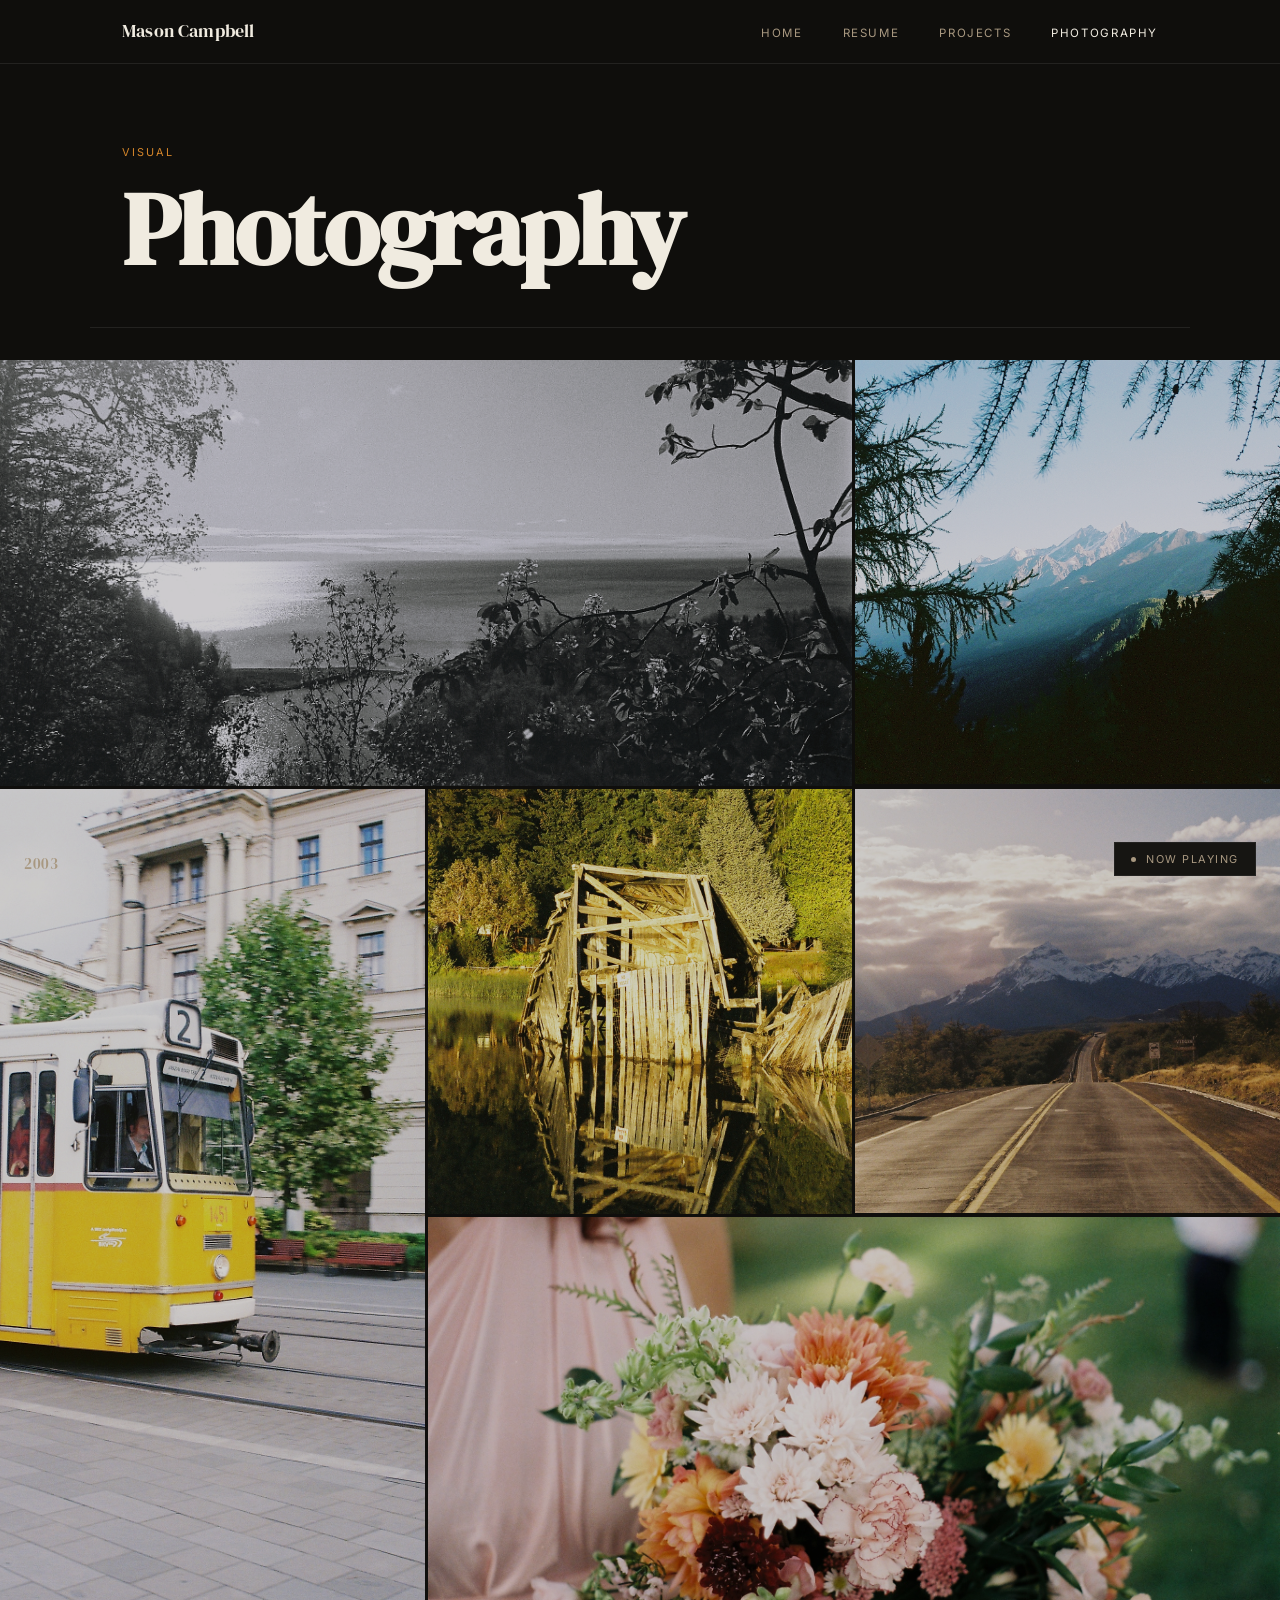
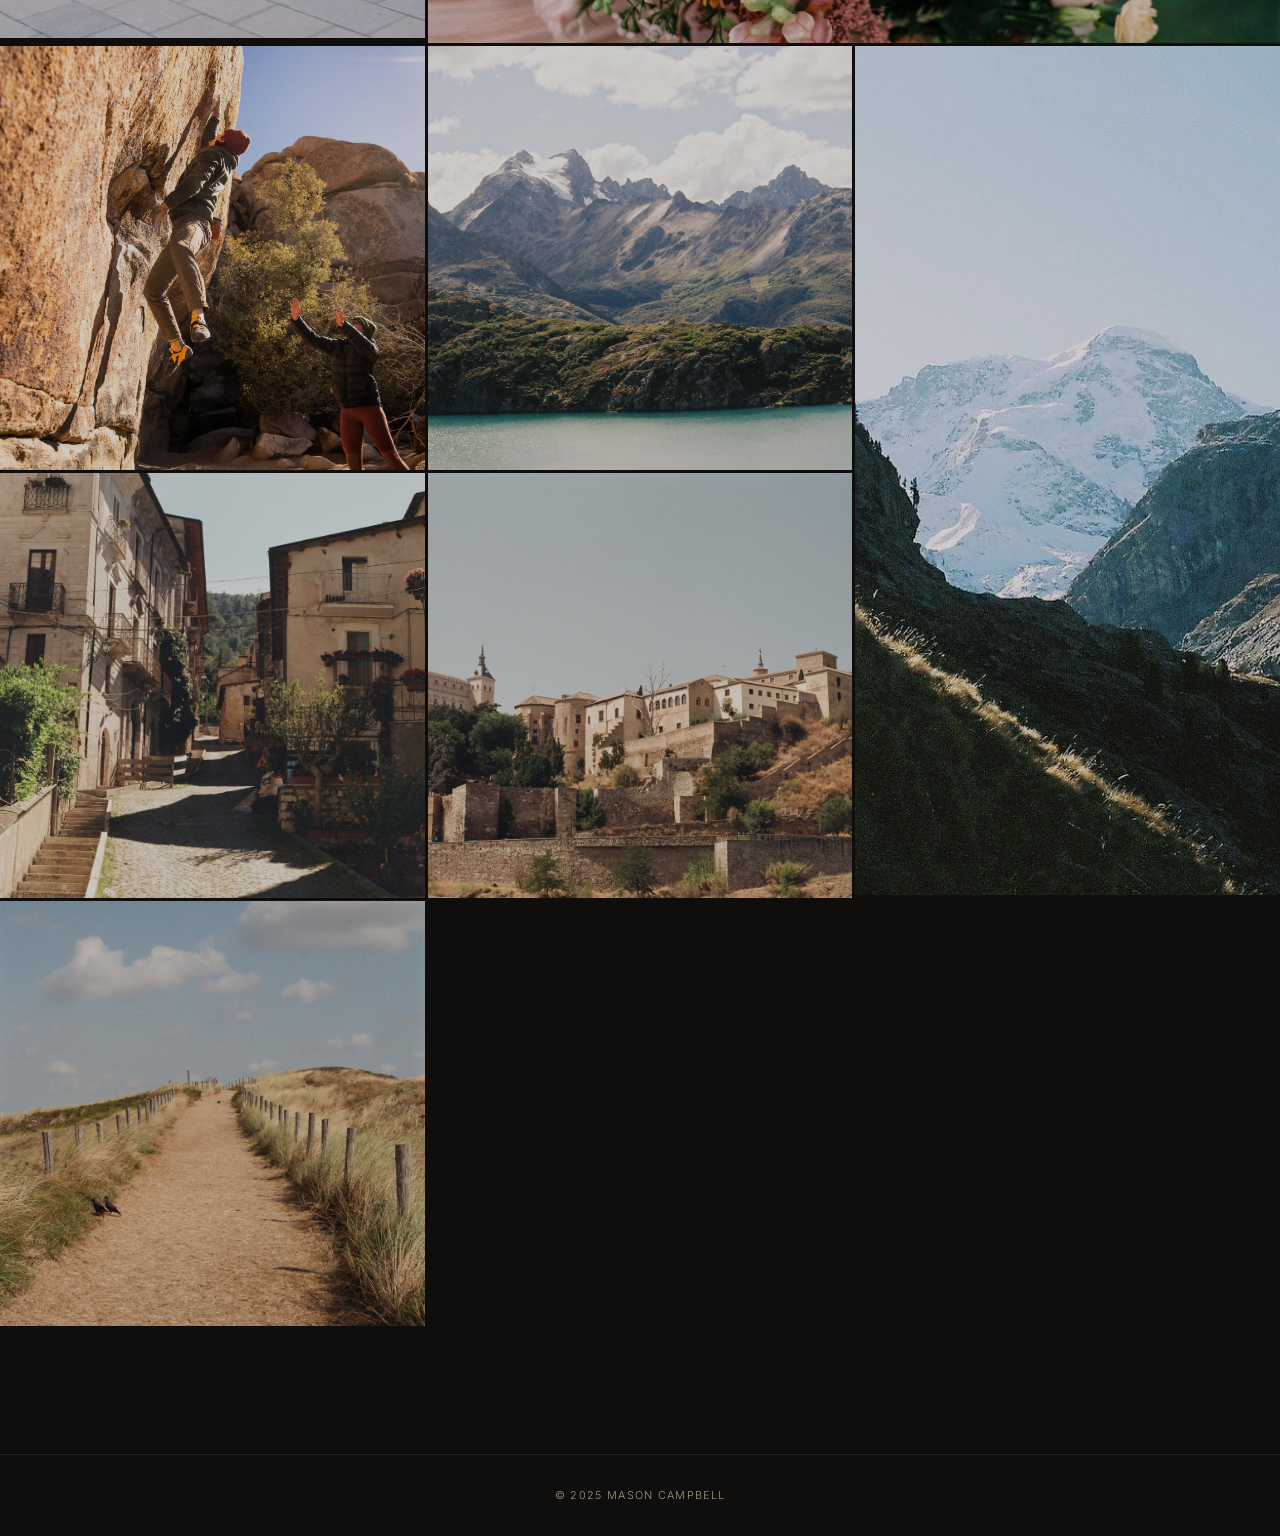
==== commit c1801ea8: "Add values page and 2003 corner link - New values.html with all 13 values in 37signals-style manifes" ====
--- a/photography.html
+++ b/photography.html
@@ -78,6 +78,8 @@
         <p>&copy; 2025 Mason Campbell</p>
     </footer>
 
+    <a href="values.html" class="year-link">2003</a>
+
     <!-- Spotify Widget -->
     <div class="spotify-widget">
         <button class="spotify-toggle" onclick="toggleSpotify()" aria-label="Toggle music player">
--- a/styles.css
+++ b/styles.css
@@ -579,6 +579,88 @@
     display: block;
 }
 
+/* ===== YEAR LINK ===== */
+.year-link {
+    position: fixed;
+    bottom: 1.5rem;
+    left: 1.5rem;
+    z-index: 500;
+    font-family: 'DM Serif Display', serif;
+    font-size: 0.95rem;
+    color: var(--text-muted);
+    text-decoration: none;
+    letter-spacing: 0.04em;
+    transition: color 0.2s;
+}
+
+.year-link:hover {
+    color: var(--accent);
+}
+
+/* ===== VALUES PAGE ===== */
+.values-intro {
+    max-width: 640px;
+    font-size: 1.05rem;
+    line-height: 1.85;
+    color: var(--text-muted);
+    margin-bottom: 5rem;
+}
+
+.values-list {
+    display: flex;
+    flex-direction: column;
+}
+
+.value-item {
+    display: grid;
+    grid-template-columns: 64px 1fr;
+    gap: 2.5rem;
+    padding: 4rem 0;
+    border-bottom: 1px solid var(--border);
+}
+
+.value-item:last-child {
+    border-bottom: none;
+}
+
+.value-number {
+    font-family: 'DM Serif Display', serif;
+    font-size: 1rem;
+    color: var(--accent);
+    padding-top: 0.4rem;
+    letter-spacing: 0.05em;
+    flex-shrink: 0;
+}
+
+.value-content h2 {
+    font-family: 'DM Serif Display', serif;
+    font-size: clamp(1.8rem, 4vw, 2.8rem);
+    color: var(--text);
+    line-height: 1.05;
+    margin-bottom: 1.25rem;
+    letter-spacing: -0.01em;
+}
+
+.value-content p {
+    font-size: 0.95rem;
+    color: var(--text-muted);
+    line-height: 1.85;
+    max-width: 580px;
+}
+
+@media (max-width: 600px) {
+    .value-item {
+        grid-template-columns: 1fr;
+        gap: 0.75rem;
+        padding: 3rem 0;
+    }
+
+    .year-link {
+        bottom: 1rem;
+        left: 1rem;
+    }
+}
+
 /* ===== FOOTER ===== */
 .footer {
     border-top: 1px solid var(--border);
